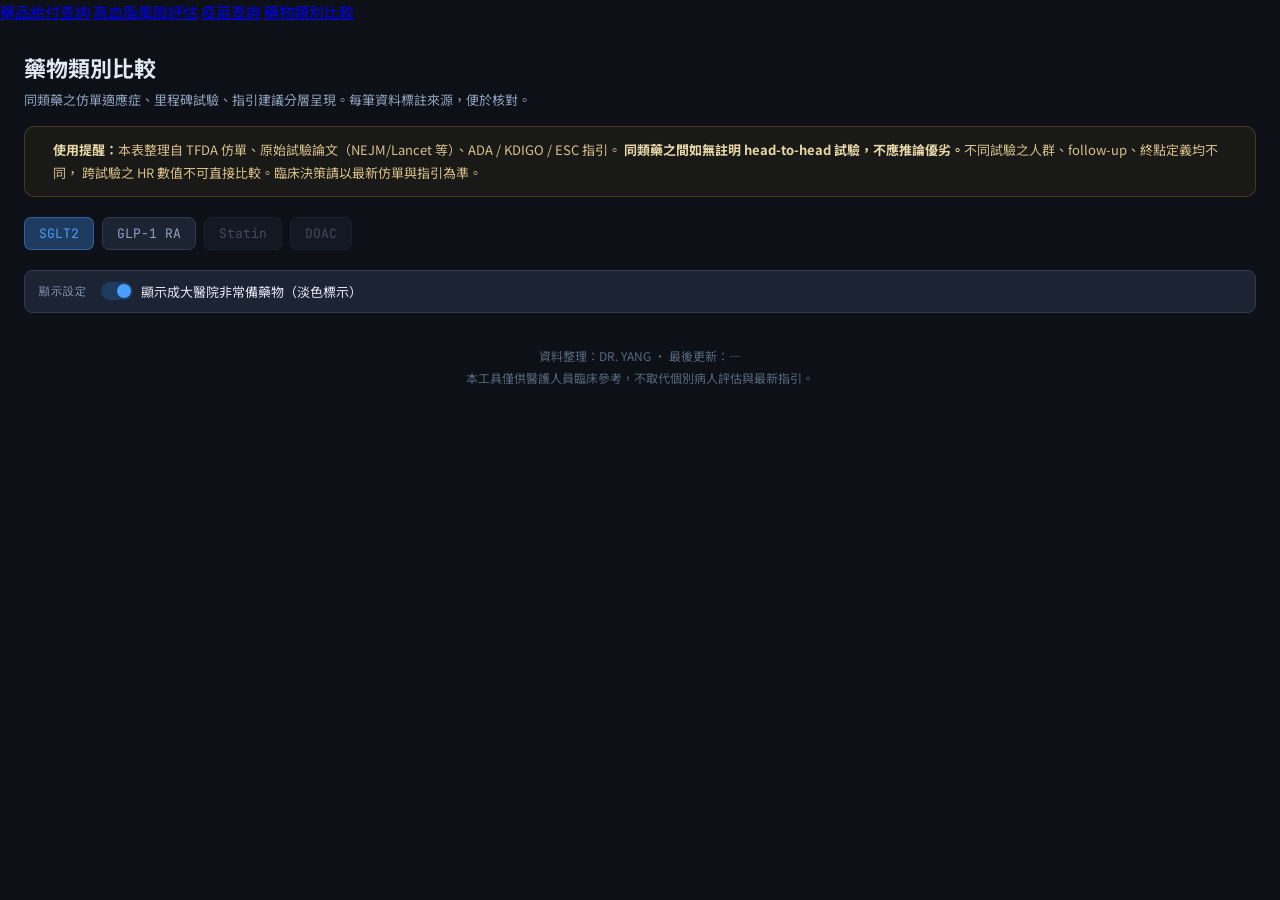
==== compare.html @ ff5148d8 "Add files via upload" ====
<!DOCTYPE html>
<html lang="zh-TW">
<head>
<meta charset="UTF-8">
<meta name="viewport" content="width=device-width, initial-scale=1.0">
<title>藥物類別比較 · DR. YANG's Toolbox</title>

<!-- ── SEO ── -->
<meta name="description" content="同類藥物比較工具：仿單適應症、里程碑試驗、指引建議分層呈現，每筆資料標註來源。先支援 SGLT2 抑制劑。">
<meta name="keywords" content="SGLT2,empagliflozin,dapagliflozin,canagliflozin,藥物比較,EMPA-REG,DAPA-HF,EMPA-KIDNEY,DAPA-CKD,KDIGO,ADA">
<meta name="author" content="DR. YANG">
<meta name="robots" content="index, follow">
<link rel="canonical" href="https://garrulous-cat.github.io/mindy/compare.html">

<meta property="og:type" content="website">
<meta property="og:title" content="藥物類別比較 · DR. YANG's Toolbox">
<meta property="og:description" content="同類藥物比較工具，每筆資料標註來源。">
<meta property="og:url" content="https://garrulous-cat.github.io/mindy/compare.html">
<meta property="og:locale" content="zh_TW">

<link rel="icon" type="image/svg+xml" href="data:image/svg+xml,%3Csvg xmlns='http://www.w3.org/2000/svg' viewBox='0 0 24 24'%3E%3Crect width='24' height='24' rx='5' fill='%230d1117'/%3E%3Ctext x='12' y='17' text-anchor='middle' font-family='monospace' font-size='13' font-weight='700' fill='%234a9eff'%3EY%3C/text%3E%3C/svg%3E">

<link rel="stylesheet" href="assets/shared.css">
<script src="assets/icons.js"></script>

<style>
  @import url('https://fonts.googleapis.com/css2?family=Noto+Sans+TC:wght@300;400;500;600;700&family=JetBrains+Mono:wght@400;500;600&display=swap');

  :root {
    --bg: #0d1117;
    --bg2: #161b27;
    --surface: #1c2333;
    --surface2: #222c3d;
    --border: #2d3a52;
    --border-strong: #3d4f6e;
    --text: #e2e8f4;
    --text-muted: #8fa3c0;
    --text-light: #566880;
    --text-dim: #4a5568;
    --accent: #4a9eff;
    --accent-dim: #1e3a5f;
    --accent-glow: rgba(74,158,255,0.15);
    --green: #3fb950;
    --green-bg: rgba(63,185,80,0.1);
    --yellow: #d29922;
    --yellow-bg: rgba(210,153,34,0.1);
    --red: #f85149;
    --red-bg: rgba(248,81,73,0.1);
  }

  * { box-sizing: border-box; margin: 0; padding: 0; }

  body {
    font-family: 'Noto Sans TC', sans-serif;
    background: var(--bg);
    color: var(--text);
    min-height: 100vh;
    font-size: 15px;
    line-height: 1.65;
  }

  /* ── Page header ── */
  .page-header {
    max-width: 1400px;
    margin: 0 auto;
    padding: 24px 24px 0;
  }
  .page-title {
    font-size: 22px;
    font-weight: 700;
    margin-bottom: 4px;
  }
  .page-sub {
    font-size: 13px;
    color: var(--text-muted);
    margin-bottom: 16px;
  }

  /* Class selector (預留多類別) */
  .class-selector {
    display: flex;
    gap: 8px;
    margin-bottom: 20px;
    flex-wrap: wrap;
  }
  .class-btn {
    padding: 7px 14px;
    background: var(--surface);
    border: 1px solid var(--border);
    border-radius: 7px;
    color: var(--text-muted);
    font-family: 'JetBrains Mono', monospace;
    font-size: 13px;
    cursor: pointer;
    transition: all 0.15s;
  }
  .class-btn.active {
    background: var(--accent-dim);
    color: var(--accent);
    border-color: rgba(74,158,255,0.4);
  }
  .class-btn:hover:not(.disabled) { border-color: var(--border-strong); }
  .class-btn.disabled {
    opacity: 0.4;
    cursor: not-allowed;
  }

  /* ── Disclaimer banner ── */
  .disclaimer {
    background: rgba(210,153,34,0.06);
    border: 1px solid rgba(210,153,34,0.25);
    border-radius: 10px;
    padding: 12px 16px;
    margin-bottom: 20px;
    font-size: 13px;
    color: #d8c08a;
    line-height: 1.7;
    display: flex;
    gap: 12px;
    align-items: flex-start;
  }
  .disclaimer .dc-icon {
    color: var(--yellow);
    flex-shrink: 0;
    margin-top: 1px;
  }
  .disclaimer .dc-icon svg { width: 18px; height: 18px; stroke-width: 1.8; }
  .disclaimer strong { color: #e8d8a8; }

  /* ── Toggle bar ── */
  .toggle-bar {
    display: flex;
    align-items: center;
    gap: 14px;
    padding: 10px 14px;
    background: var(--surface);
    border: 1px solid var(--border);
    border-radius: 8px;
    margin-bottom: 20px;
    font-size: 13px;
    flex-wrap: wrap;
  }
  .toggle-label {
    color: var(--text-muted);
    font-family: 'JetBrains Mono', monospace;
    font-size: 11px;
    text-transform: uppercase;
    letter-spacing: 0.08em;
  }
  .toggle-switch {
    display: inline-flex;
    align-items: center;
    gap: 8px;
    cursor: pointer;
    user-select: none;
  }
  .toggle-switch input { display: none; }
  .toggle-track {
    width: 32px;
    height: 18px;
    background: var(--border);
    border-radius: 10px;
    position: relative;
    transition: background 0.15s;
  }
  .toggle-track::after {
    content: '';
    position: absolute;
    top: 2px; left: 2px;
    width: 14px; height: 14px;
    background: var(--text-muted);
    border-radius: 50%;
    transition: all 0.15s;
  }
  .toggle-switch input:checked + .toggle-track {
    background: var(--accent-dim);
  }
  .toggle-switch input:checked + .toggle-track::after {
    left: 16px;
    background: var(--accent);
  }
  .toggle-text { color: var(--text); }

  /* ── Layer headers (三層) ── */
  .layer-section { margin-bottom: 36px; }
  .layer-header {
    display: flex;
    align-items: baseline;
    gap: 12px;
    margin-bottom: 12px;
    padding-bottom: 8px;
    border-bottom: 1px solid var(--border);
  }
  .layer-num {
    font-family: 'JetBrains Mono', monospace;
    font-size: 11px;
    font-weight: 600;
    color: var(--accent);
    background: var(--accent-dim);
    padding: 2px 7px;
    border-radius: 4px;
    letter-spacing: 0.05em;
  }
  .layer-title {
    font-size: 16px;
    font-weight: 600;
    color: var(--text);
  }
  .layer-desc {
    font-size: 12px;
    color: var(--text-light);
    margin-left: auto;
  }

  /* ── 比較表格容器 ── */
  .compare-wrap {
    max-width: 1400px;
    margin: 0 auto;
    padding: 0 24px 60px;
  }
  .compare-scroll {
    overflow-x: auto;
    border: 1px solid var(--border);
    border-radius: 10px;
    background: var(--surface);
  }
  .compare-table {
    width: 100%;
    border-collapse: collapse;
    font-size: 13.5px;
    min-width: 900px;
  }
  .compare-table th, .compare-table td {
    padding: 12px 14px;
    border-bottom: 1px solid var(--border);
    border-right: 1px solid var(--border);
    text-align: left;
    vertical-align: top;
    line-height: 1.6;
  }
  .compare-table th:last-child, .compare-table td:last-child { border-right: none; }
  .compare-table tbody tr:last-child td { border-bottom: none; }

  /* 第一欄：欄位名稱 */
  .compare-table th.row-label {
    background: var(--bg2);
    font-weight: 600;
    color: var(--text-muted);
    font-size: 12px;
    width: 150px;
    min-width: 150px;
    position: sticky;
    left: 0;
    z-index: 1;
  }
  .compare-table th.row-label-sub {
    font-size: 11px;
    color: var(--text-light);
    font-weight: 400;
    margin-top: 3px;
    display: block;
    text-transform: none;
    letter-spacing: 0;
  }

  /* 第一列：藥名 */
  .drug-col-header {
    background: var(--bg2);
    color: var(--text);
    text-align: left;
    padding: 16px 14px !important;
    min-width: 220px;
  }
  .drug-col-header.dimmed {
    opacity: 0.5;
  }
  .drug-name-line1 {
    font-size: 16px;
    font-weight: 700;
    margin-bottom: 2px;
  }
  .drug-name-line2 {
    font-size: 12px;
    color: var(--text-muted);
    font-family: 'JetBrains Mono', monospace;
  }
  .drug-name-line3 {
    font-size: 11px;
    color: var(--text-light);
    margin-top: 4px;
  }

  /* Formulary tag */
  .form-tag {
    display: inline-block;
    font-family: 'JetBrains Mono', monospace;
    font-size: 9px;
    font-weight: 600;
    padding: 2px 6px;
    border-radius: 3px;
    margin-top: 6px;
    letter-spacing: 0.05em;
    text-transform: uppercase;
  }
  .form-tag.in {
    background: var(--green-bg);
    color: var(--green);
    border: 1px solid rgba(63,185,80,0.3);
  }
  .form-tag.out {
    background: var(--red-bg);
    color: var(--red);
    border: 1px solid rgba(248,81,73,0.3);
  }

  /* 淡色：成大沒有的藥物欄位 */
  .compare-table td.dimmed {
    opacity: 0.45;
    background: rgba(255,255,255,0.01);
  }
  .compare-table td.dimmed:hover { opacity: 0.85; }

  /* 內容樣式 */
  .cell-list { list-style: none; padding: 0; }
  .cell-list li {
    padding: 2px 0 2px 14px;
    position: relative;
  }
  .cell-list li::before {
    content: '·';
    position: absolute;
    left: 4px;
    color: var(--accent);
    font-weight: 600;
  }

  /* Source 標籤（每個 cell 右下角） */
  .src {
    margin-top: 6px;
    padding-top: 6px;
    border-top: 1px dashed var(--border);
    font-size: 11px;
    color: var(--text-light);
    font-family: 'JetBrains Mono', monospace;
    line-height: 1.5;
  }
  .src .src-label {
    color: var(--text-dim);
    text-transform: uppercase;
    font-size: 9px;
    letter-spacing: 0.08em;
    margin-right: 4px;
  }

  /* Trial card */
  .trial-card {
    background: var(--bg2);
    border-left: 2px solid var(--accent);
    border-radius: 4px;
    padding: 8px 12px;
    margin-bottom: 8px;
  }
  .trial-card:last-child { margin-bottom: 0; }
  .trial-name {
    font-weight: 600;
    color: var(--text);
    font-size: 13px;
    margin-bottom: 3px;
    display: flex;
    align-items: baseline;
    gap: 8px;
  }
  .trial-year {
    font-family: 'JetBrains Mono', monospace;
    font-size: 11px;
    color: var(--text-light);
    font-weight: 400;
  }
  .trial-meta {
    font-size: 12px;
    color: var(--text-muted);
    margin-bottom: 3px;
  }
  .trial-meta .trial-meta-label {
    color: var(--text-light);
    font-family: 'JetBrains Mono', monospace;
    font-size: 10px;
    text-transform: uppercase;
    margin-right: 4px;
  }
  .trial-result {
    font-size: 12.5px;
    color: var(--text);
    margin-top: 4px;
    padding: 4px 8px;
    background: rgba(74,158,255,0.06);
    border-radius: 3px;
  }
  .trial-note {
    font-size: 11.5px;
    color: var(--yellow);
    margin-top: 4px;
    padding-left: 8px;
    border-left: 2px solid rgba(210,153,34,0.4);
    font-style: italic;
  }
  .trial-ref {
    font-size: 11px;
    color: var(--text-light);
    font-family: 'JetBrains Mono', monospace;
    margin-top: 4px;
  }
  .trial-ref a { color: var(--accent); text-decoration: none; }
  .trial-ref a:hover { text-decoration: underline; }

  /* Guideline card */
  .gl-card {
    background: var(--bg2);
    border-left: 2px solid var(--green);
    border-radius: 4px;
    padding: 8px 12px;
    margin-bottom: 8px;
  }
  .gl-card:last-child { margin-bottom: 0; }
  .gl-name {
    font-weight: 600;
    color: var(--text);
    font-size: 12.5px;
    margin-bottom: 3px;
  }
  .gl-stmt {
    font-size: 12.5px;
    color: var(--text-muted);
    line-height: 1.65;
  }
  .gl-section {
    font-size: 11px;
    color: var(--text-light);
    font-family: 'JetBrains Mono', monospace;
    margin-top: 4px;
  }

  /* NHI cross-ref link */
  .nhi-link {
    display: inline-flex;
    align-items: center;
    gap: 5px;
    color: var(--accent);
    text-decoration: none;
    font-size: 12px;
    margin-top: 4px;
    padding: 3px 8px;
    background: var(--accent-dim);
    border-radius: 4px;
    transition: background 0.15s;
  }
  .nhi-link:hover { background: rgba(74,158,255,0.18); }
  .nhi-link svg { width: 11px; height: 11px; stroke-width: 1.8; }

  .empty-cell {
    color: var(--text-dim);
    font-style: italic;
    font-size: 12px;
  }

  /* Hide column when toggle off */
  .col-hidden { display: none !important; }

  @media (max-width: 700px) {
    .compare-table th.row-label { width: 120px; min-width: 120px; }
    .drug-col-header { min-width: 180px; }
    .layer-desc { display: none; }
  }
</style>
</head>
<body>

<nav class="tabs-bar" aria-label="主選單">
  <a class="tab-link" href="index.html"><span class="ti" data-icon="search"></span>藥品給付查詢</a>
  <a class="tab-link" href="lipid.html"><span class="ti" data-icon="chart"></span>高血脂風險評估</a>
  <a class="tab-link" href="vaccine.html"><span class="ti" data-icon="syringe"></span>疫苗查詢</a>
  <a class="tab-link active" href="compare.html"><span class="ti" data-icon="scale"></span>藥物類別比較</a>
</nav>

<div class="page-header">
  <h1 class="page-title">藥物類別比較</h1>
  <p class="page-sub">同類藥之仿單適應症、里程碑試驗、指引建議分層呈現。每筆資料標註來源，便於核對。</p>

  <div class="disclaimer">
    <span class="dc-icon" id="discIcon"></span>
    <div>
      <strong>使用提醒：</strong>本表整理自 TFDA 仿單、原始試驗論文（NEJM/Lancet 等）、ADA / KDIGO / ESC 指引。
      <strong>同類藥之間如無註明 head-to-head 試驗，不應推論優劣。</strong>不同試驗之人群、follow-up、終點定義均不同，
      跨試驗之 HR 數值不可直接比較。臨床決策請以最新仿單與指引為準。
    </div>
  </div>

  <div class="class-selector">
    <button class="class-btn active" data-class="sglt2">SGLT2</button>
    <button class="class-btn" data-class="glp1">GLP-1 RA</button>
    <button class="class-btn disabled" disabled title="待加入">Statin</button>
    <button class="class-btn disabled" disabled title="待加入">DOAC</button>
  </div>
</div>

<div class="compare-wrap">

  <div class="toggle-bar">
    <span class="toggle-label">顯示設定</span>
    <label class="toggle-switch">
      <input type="checkbox" id="showOutOfFormulary" checked>
      <span class="toggle-track"></span>
      <span class="toggle-text">顯示成大醫院非常備藥物（淡色標示）</span>
    </label>
  </div>

  <div id="compareContent"></div>

  <div style="margin-top:32px; font-size:12px; color:var(--text-light); text-align:center; line-height:1.8;">
    資料整理：DR. YANG · 最後更新：<span id="lastUpdated">—</span><br>
    本工具僅供醫護人員臨床參考，不取代個別病人評估與最新指引。
  </div>
</div>

<script>
let DATA = null;
let showOOF = true; // show out-of-formulary
let currentClass = 'sglt2'; // 預設 SGLT2

const CLASS_FILES = {
  'sglt2': 'data/sglt2.json',
  'glp1':  'data/glp1.json'
};

async function loadData() {
  const url = CLASS_FILES[currentClass];
  if (!url) return;
  const res = await fetch(url);
  DATA = await res.json();
  document.getElementById('lastUpdated').textContent = DATA._meta.last_updated;
  render();
}

function esc(s) {
  return (s||'').toString()
    .replace(/&/g,'&amp;').replace(/</g,'&lt;').replace(/>/g,'&gt;').replace(/"/g,'&quot;');
}

// 統一渲染 source tag
function srcTag(src, lastVerified) {
  if (!src) return '';
  let txt = esc(src);
  if (lastVerified) txt += ` · 驗證 ${esc(lastVerified)}`;
  return `<div class="src"><span class="src-label">SRC</span>${txt}</div>`;
}

// 渲染欄位 cell（可能含淡色狀態）
function rowCell(content, drug) {
  const dim = drug.in_formulary ? '' : 'dimmed';
  return `<td class="${dim}">${content}</td>`;
}

function render() {
  const drugs = DATA.drugs.filter(d => showOOF || d.in_formulary);
  const c = document.getElementById('compareContent');

  // ── Header column for drugs ──
  const headers = drugs.map(d => {
    const dim = d.in_formulary ? '' : 'dimmed';
    const tag = d.in_formulary
      ? ''
      : '<span class="form-tag out">非常備</span>';
    const note = !d.in_formulary && d.in_formulary_note
      ? `<div class="drug-name-line3">${esc(d.in_formulary_note)}</div>`
      : '';
    const classNote = d.class_note
      ? `<div class="drug-name-line3" style="color:var(--yellow);font-style:italic">⚐ ${esc(d.class_note)}</div>`
      : '';
    return `<th class="drug-col-header ${dim}">
      <div class="drug-name-line1">${esc(d.generic)}</div>
      <div class="drug-name-line2">${esc(d.brand_tw)} · ${esc(d.brand_zh)}</div>
      ${classNote}
      ${tag}
      ${note}
    </th>`;
  }).join('');

  // ── Layer 1：基本與仿單 ──
  const layer1Rows = [
    {
      label: '常用劑量',
      sub: 'Doses available',
      get: d => `${esc(d.basic.doses_available.value)}${srcTag(d.basic.doses_available.source)}`
    },
    {
      label: '腎功能調整',
      sub: 'Renal adjustment',
      get: d => `${esc(d.basic.renal_adjustment.value)}${srcTag(d.basic.renal_adjustment.source)}`
    },
    {
      label: '肝功能調整',
      sub: 'Hepatic adjustment',
      get: d => `${esc(d.basic.hepatic_adjustment.value)}${srcTag(d.basic.hepatic_adjustment.source)}`
    },
    {
      label: 'TFDA 仿單適應症',
      sub: 'Indications (TFDA label)',
      get: d => {
        const items = d.indications_tfda.value.map(v => `<li>${esc(v)}</li>`).join('');
        const note = d.indications_tfda.note ? `<div style="margin-top:6px;font-size:12px;color:var(--yellow)">⚠ ${esc(d.indications_tfda.note)}</div>` : '';
        return `<ul class="cell-list">${items}</ul>${note}${srcTag(d.indications_tfda.source, d.indications_tfda.last_verified)}`;
      }
    },
    {
      label: '健保給付',
      sub: 'NHI coverage',
      get: d => {
        const ref = d.nhi_coverage.cross_ref_section
          ? `<a class="nhi-link" href="index.html" onclick="sessionStorage.setItem('initial_query','${esc(d.nhi_coverage.cross_ref_section)}')">${ICON.search}查 ${esc(d.nhi_coverage.cross_ref_section)}</a>`
          : '';
        return `${esc(d.nhi_coverage.value)}<br>${ref}${srcTag(d.nhi_coverage.source)}`;
      }
    },
    {
      label: '常見不良反應',
      sub: 'Common AE',
      get: d => `<ul class="cell-list">${d.common_ae.map(a => `<li>${esc(a)}</li>`).join('')}</ul>`
    }
  ];

  // ── Layer 2：里程碑試驗 ──
  const layer2Cell = d => {
    if (!d.key_trials || d.key_trials.length === 0) {
      return '<span class="empty-cell">無收錄主要試驗</span>';
    }
    // 依年份由新到舊排序（同年份保持原順序）
    const sortedTrials = [...d.key_trials].sort((a, b) => (b.year || 0) - (a.year || 0));
    return sortedTrials.map(t => `
      <div class="trial-card">
        <div class="trial-name">
          ${esc(t.name)}
          <span class="trial-year">${t.year}</span>
        </div>
        <div class="trial-meta"><span class="trial-meta-label">人群</span>${esc(t.population)}</div>
        <div class="trial-meta"><span class="trial-meta-label">介入</span>${esc(t.intervention)}</div>
        <div class="trial-result"><span class="trial-meta-label">結果</span>${esc(t.primary_outcome)}</div>
        ${t.secondary ? `<div class="trial-meta" style="margin-top:4px"><span class="trial-meta-label">次要</span>${esc(t.secondary)}</div>` : ''}
        ${t.note ? `<div class="trial-note">${esc(t.note)}</div>` : ''}
        <div class="trial-ref">
          ${esc(t.ref)}
          ${t.pmid ? ` · <a href="https://pubmed.ncbi.nlm.nih.gov/${esc(t.pmid)}/" target="_blank" rel="noopener">PMID ${esc(t.pmid)}</a>` : ''}
        </div>
      </div>
    `).join('');
  };

  // ── Layer 3：指引建議 ──
  const layer3Cell = d => {
    if (!d.guideline_position || d.guideline_position.length === 0) {
      return '<span class="empty-cell">無收錄指引立場</span>';
    }
    return d.guideline_position.map(g => `
      <div class="gl-card">
        <div class="gl-name">${esc(g.guideline)}</div>
        <div class="gl-stmt">${esc(g.statement)}</div>
        ${g.section ? `<div class="gl-section">${esc(g.section)}</div>` : ''}
      </div>
    `).join('');
  };

  // ── 組裝 HTML ──
  const layer1Html = `
    <div class="layer-section">
      <div class="layer-header">
        <span class="layer-num">L1</span>
        <span class="layer-title">仿單事實層</span>
        <span class="layer-desc">高可信 · 來源為 TFDA 仿單與健保署</span>
      </div>
      <div class="compare-scroll">
        <table class="compare-table">
          <thead><tr><th class="row-label"></th>${headers}</tr></thead>
          <tbody>
            ${layer1Rows.map(row => `
              <tr>
                <th class="row-label">${esc(row.label)}<span class="row-label-sub">${esc(row.sub)}</span></th>
                ${drugs.map(d => rowCell(row.get(d), d)).join('')}
              </tr>
            `).join('')}
          </tbody>
        </table>
      </div>
    </div>
  `;

  const layer2Html = `
    <div class="layer-section">
      <div class="layer-header">
        <span class="layer-num">L2</span>
        <span class="layer-title">里程碑試驗層</span>
        <span class="layer-desc">中高可信 · 各藥之主要 RCT，跨藥不直接比較</span>
      </div>
      <div class="compare-scroll">
        <table class="compare-table">
          <thead><tr><th class="row-label"></th>${headers}</tr></thead>
          <tbody>
            <tr>
              <th class="row-label">關鍵試驗<span class="row-label-sub">Key trials</span></th>
              ${drugs.map(d => rowCell(layer2Cell(d), d)).join('')}
            </tr>
          </tbody>
        </table>
      </div>
    </div>
  `;

  const layer3Html = `
    <div class="layer-section">
      <div class="layer-header">
        <span class="layer-num">L3</span>
        <span class="layer-title">指引建議層</span>
        <span class="layer-desc">引用主要國際與台灣指引立場（不改寫）</span>
      </div>
      <div class="compare-scroll">
        <table class="compare-table">
          <thead><tr><th class="row-label"></th>${headers}</tr></thead>
          <tbody>
            <tr>
              <th class="row-label">指引立場<span class="row-label-sub">Guideline position</span></th>
              ${drugs.map(d => rowCell(layer3Cell(d), d)).join('')}
            </tr>
          </tbody>
        </table>
      </div>
    </div>
  `;

  c.innerHTML = layer1Html + layer2Html + layer3Html;
}

// Toggle 開關
document.getElementById('showOutOfFormulary').addEventListener('change', e => {
  showOOF = e.target.checked;
  render();
});

// Class 切換
document.querySelectorAll('.class-btn[data-class]').forEach(btn => {
  btn.addEventListener('click', () => {
    if (btn.classList.contains('disabled')) return;
    document.querySelectorAll('.class-btn').forEach(b => b.classList.remove('active'));
    btn.classList.add('active');
    currentClass = btn.dataset.class;
    loadData();
  });
});

// Inject icons
document.querySelectorAll('.ti[data-icon]').forEach(el => {
  const k = el.dataset.icon;
  if (window.ICON && window.ICON[k]) el.innerHTML = window.ICON[k];
});
document.getElementById('discIcon').innerHTML = ICON.alert;

loadData();
</script>
</body>
</html>
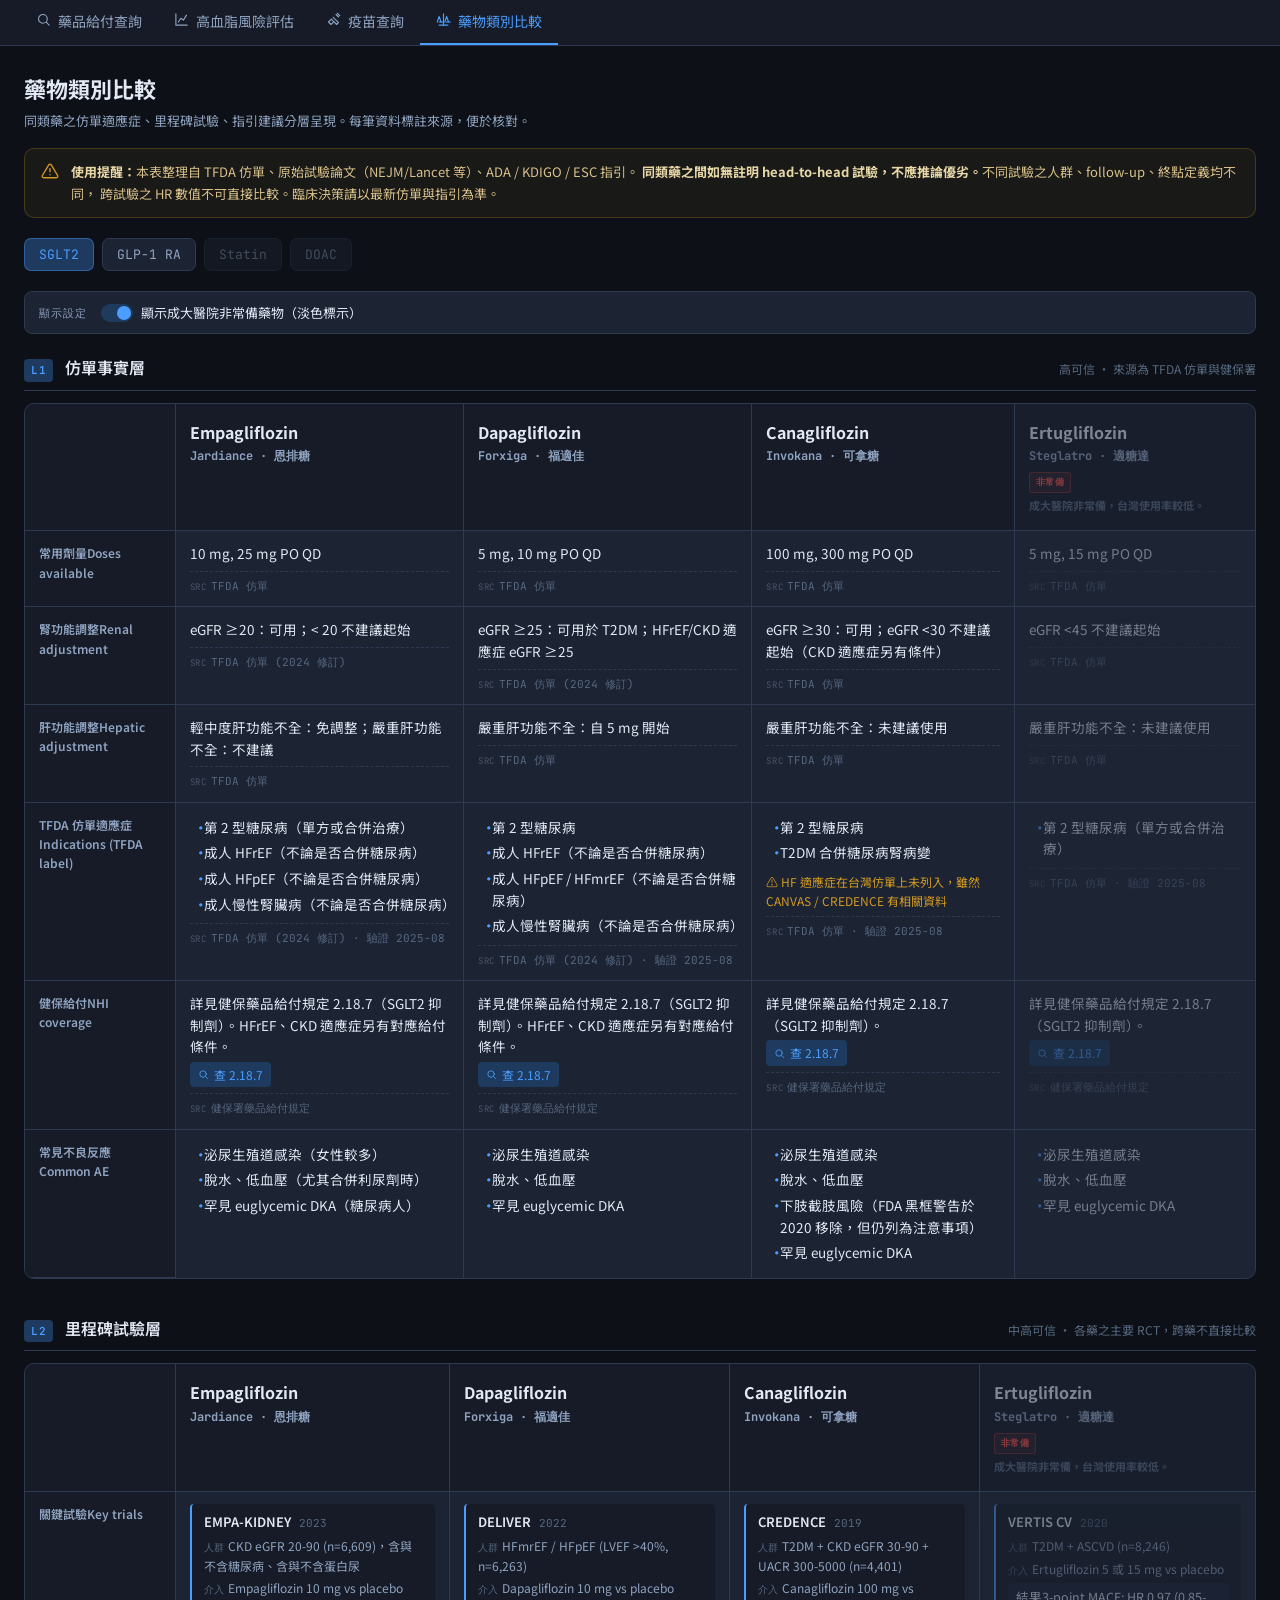
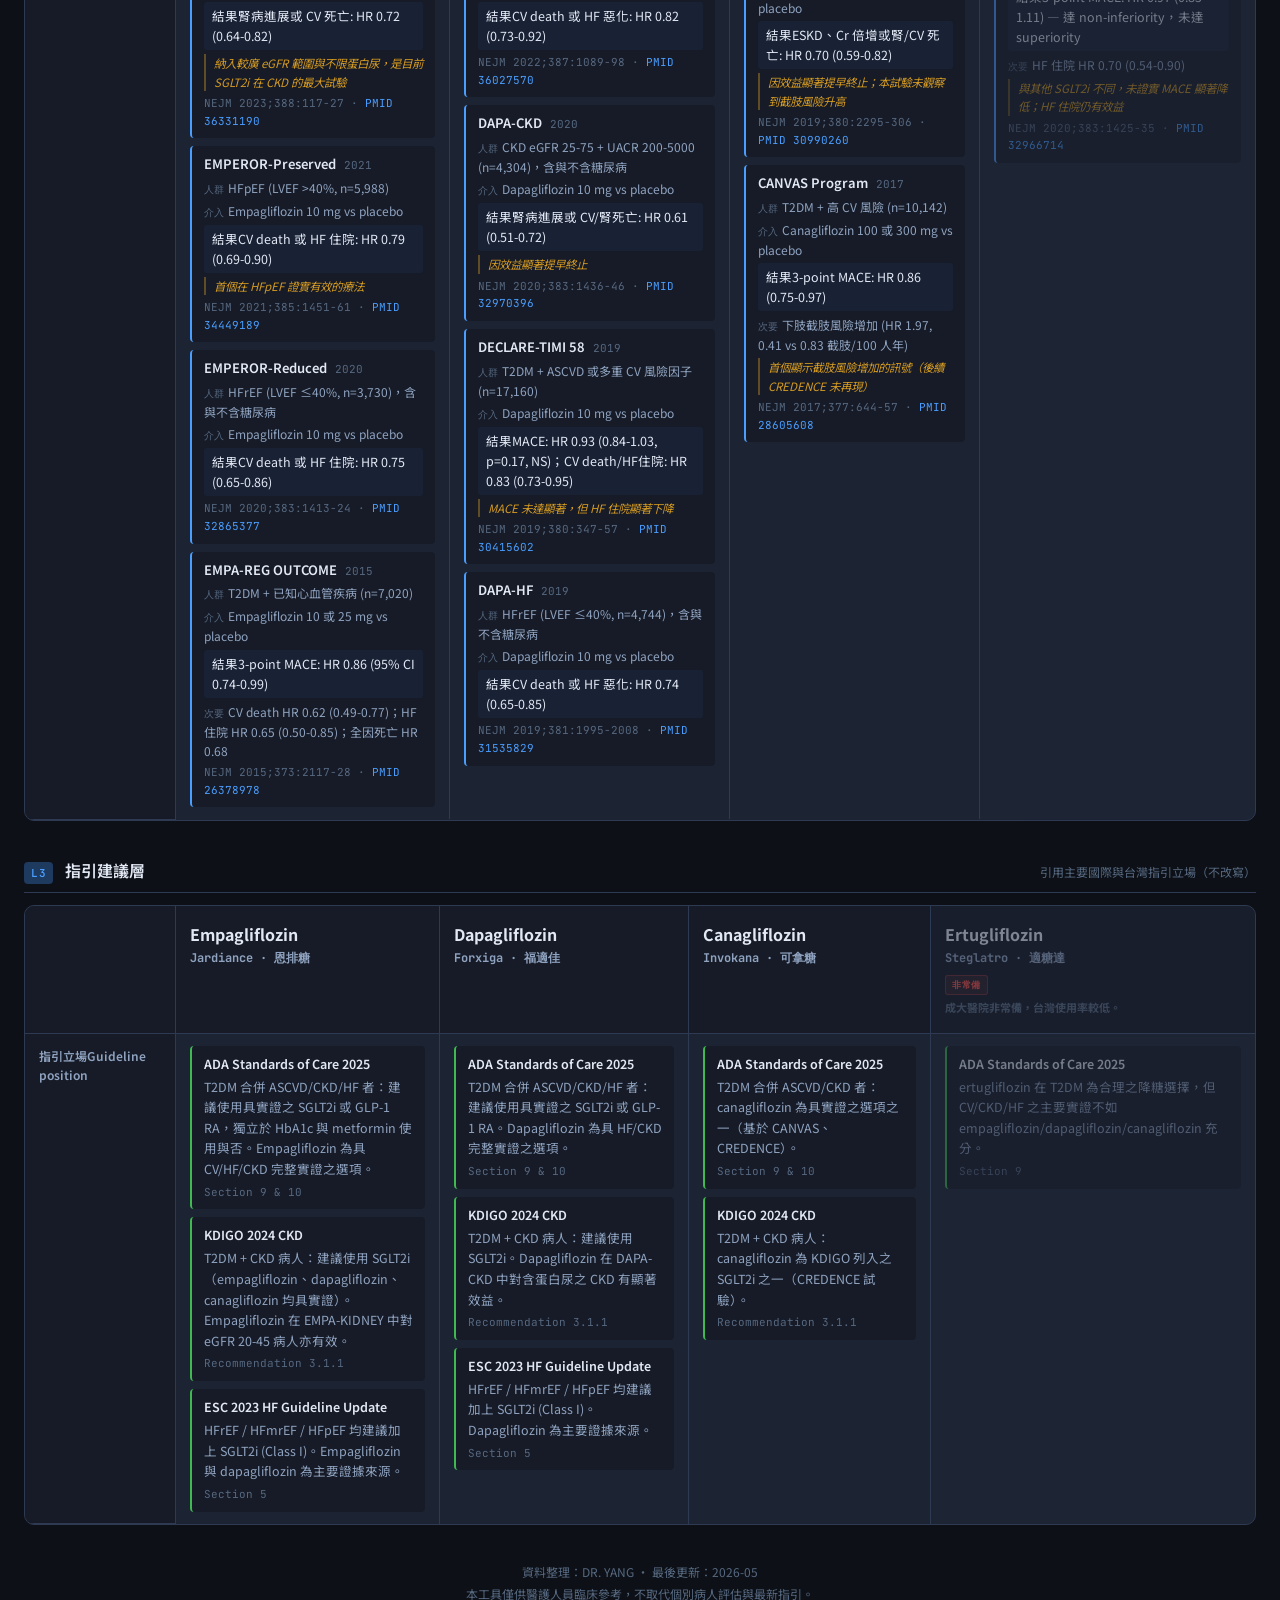
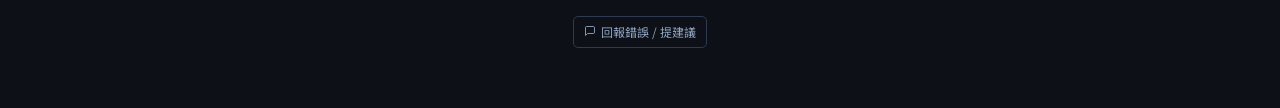
==== commit 614eb4a6: "Add files via upload" ====
--- a/compare.html
+++ b/compare.html
@@ -519,6 +519,13 @@
   <div style="margin-top:32px; font-size:12px; color:var(--text-light); text-align:center; line-height:1.8;">
     資料整理：DR. YANG · 最後更新：<span id="lastUpdated">—</span><br>
     本工具僅供醫護人員臨床參考，不取代個別病人評估與最新指引。
+    <div style="margin-top: 12px;">
+      <a class="feedback-link" id="feedbackLink"
+         href="https://docs.google.com/forms/d/e/1FAIpQLSfNUXEtUPxavNh_ga1khBQr0VOcY0ZYVmkMK3Ux3CNxznPUSg/viewform"
+         target="_blank" rel="noopener">
+        <span id="feedbackIcon"></span>回報錯誤 / 提建議
+      </a>
+    </div>
   </div>
 </div>
 
@@ -760,6 +767,8 @@
   if (window.ICON && window.ICON[k]) el.innerHTML = window.ICON[k];
 });
 document.getElementById('discIcon').innerHTML = ICON.alert;
+const fbIcon = document.getElementById('feedbackIcon');
+if (fbIcon) fbIcon.innerHTML = ICON.message;
 
 loadData();
 </script>
--- a/assets/shared.css
+++ b/assets/shared.css
@@ -0,0 +1,261 @@
+/* ============================================================
+ * DR. YANG's Toolbox — Shared CSS
+ * 三頁共用元件：tabs bar、warning box、page meta、footer
+ * 各頁自己的 :root 變數仍各自定義（lipid 用 --bg-base，
+ * 其他頁用 --bg），這支 CSS 只用具體色碼以避免衝突。
+ * ============================================================ */
+
+/* ── Reset ── */
+* { box-sizing: border-box; margin: 0; padding: 0; }
+
+/* ── Sticky Tab Bar（三頁通用，固定在最頂端）── */
+.tabs-bar {
+  background: #161b27;
+  border-bottom: 1px solid #2d3a52;
+  display: flex;
+  padding: 0 20px;
+  overflow-x: auto;
+  scrollbar-width: none;
+  position: sticky;
+  top: 0;
+  z-index: 100;
+}
+.tabs-bar::-webkit-scrollbar { display: none; }
+
+.tab-link {
+  display: flex;
+  align-items: center;
+  gap: 7px;
+  border-bottom: 2px solid transparent;
+  color: #8fa3c0;
+  font-family: 'Noto Sans TC', 'IBM Plex Sans TC', sans-serif;
+  font-size: 14px;
+  padding: 10px 16px;
+  cursor: pointer;
+  transition: color 0.15s, border-color 0.15s;
+  white-space: nowrap;
+  text-decoration: none;
+}
+.tab-link:hover { color: #e2e8f4; }
+.tab-link.active {
+  color: #4a9eff;
+  border-bottom-color: #4a9eff;
+}
+.tab-link svg {
+  width: 15px;
+  height: 15px;
+  stroke-width: 1.8;
+  flex-shrink: 0;
+}
+
+/* ── Footer（藥品搜尋頁用）── */
+.app-footer {
+  text-align: center;
+  padding: 20px;
+  font-size: 13px;
+  color: #566880;
+  border-top: 1px solid #2d3a52;
+  background: #161b27;
+}
+.app-footer a { color: #4a9eff; text-decoration: none; }
+.app-footer a:hover { text-decoration: underline; }
+
+.footer-meta {
+  display: flex;
+  flex-wrap: wrap;
+  justify-content: center;
+  gap: 20px;
+  margin-bottom: 10px;
+  font-size: 12px;
+  color: #8fa3c0;
+}
+.footer-meta .meta-mono {
+  font-family: 'JetBrains Mono', 'IBM Plex Mono', monospace;
+}
+.footer-meta .meta-label { color: #566880; }
+
+/* ── Changelog banner（藥品搜尋頁用）── */
+.changelog-banner {
+  background: rgba(74,158,255,0.06);
+  border: 1px solid rgba(74,158,255,0.22);
+  border-radius: 10px;
+  padding: 12px 16px;
+  margin-bottom: 16px;
+  display: flex;
+  align-items: flex-start;
+  gap: 12px;
+  font-size: 13px;
+  color: #c5d3e8;
+  line-height: 1.6;
+}
+.changelog-banner .cl-icon {
+  flex-shrink: 0;
+  color: #4a9eff;
+  margin-top: 1px;
+}
+.changelog-banner .cl-icon svg { width: 18px; height: 18px; stroke-width: 1.8; }
+.changelog-banner .cl-body { flex: 1; }
+.changelog-banner .cl-title {
+  font-weight: 600;
+  color: #e2e8f4;
+  margin-bottom: 2px;
+}
+.changelog-banner .cl-stat {
+  font-family: 'JetBrains Mono', 'IBM Plex Mono', monospace;
+  font-weight: 600;
+  padding: 1px 6px;
+  border-radius: 4px;
+  margin: 0 2px;
+}
+.changelog-banner .cl-add { background: rgba(63,185,80,0.15); color: #3fb950; }
+.changelog-banner .cl-mod { background: rgba(210,153,34,0.18); color: #d29922; }
+.changelog-banner .cl-del { background: rgba(248,81,73,0.15); color: #f85149; }
+.changelog-banner .cl-toggle {
+  margin-left: auto;
+  background: none;
+  border: 1px solid #2d3a52;
+  color: #8fa3c0;
+  font-family: inherit;
+  font-size: 12px;
+  padding: 3px 10px;
+  border-radius: 5px;
+  cursor: pointer;
+  transition: all 0.15s;
+  flex-shrink: 0;
+}
+.changelog-banner .cl-toggle:hover {
+  border-color: #4a9eff;
+  color: #4a9eff;
+}
+.changelog-banner .cl-detail {
+  display: none;
+  margin-top: 10px;
+  padding-top: 10px;
+  border-top: 1px solid rgba(74,158,255,0.18);
+  font-size: 13px;
+  color: #c5d3e8;
+}
+.changelog-banner.open .cl-detail { display: block; }
+.changelog-banner.open .cl-toggle::after { content: " ▴"; }
+.changelog-banner:not(.open) .cl-toggle::after { content: " ▾"; }
+.cl-detail .cl-group { margin-bottom: 10px; }
+.cl-detail .cl-group:last-child { margin-bottom: 0; }
+.cl-detail .cl-group-title {
+  font-weight: 600;
+  font-size: 12px;
+  margin-bottom: 5px;
+  font-family: 'JetBrains Mono', 'IBM Plex Mono', monospace;
+  text-transform: uppercase;
+  letter-spacing: 0.05em;
+}
+.cl-detail ul {
+  list-style: none;
+  padding: 0;
+  margin: 0;
+}
+.cl-detail li {
+  padding: 3px 0;
+  font-size: 12.5px;
+  color: #b0bac6;
+  border-left: 2px solid #2d3a52;
+  padding-left: 10px;
+  margin-bottom: 3px;
+  line-height: 1.5;
+}
+
+/* ── Related drugs（相關條目）── */
+.related-section {
+  margin-top: 18px;
+  padding-top: 14px;
+  border-top: 1px dashed #2d3a52;
+}
+.related-title {
+  font-family: 'JetBrains Mono', 'IBM Plex Mono', monospace;
+  font-size: 11px;
+  color: #8fa3c0;
+  text-transform: uppercase;
+  letter-spacing: 0.1em;
+  margin-bottom: 10px;
+  display: flex;
+  align-items: center;
+  gap: 6px;
+}
+.related-title svg { width: 13px; height: 13px; stroke-width: 1.8; }
+.related-list {
+  display: flex;
+  flex-direction: column;
+  gap: 5px;
+}
+.related-item {
+  display: flex;
+  align-items: center;
+  gap: 8px;
+  padding: 7px 10px;
+  background: #1c2333;
+  border: 1px solid #2d3a52;
+  border-radius: 6px;
+  font-size: 13px;
+  color: #c5d3e8;
+  text-decoration: none;
+  cursor: pointer;
+  transition: all 0.15s;
+}
+.related-item:hover {
+  background: rgba(74,158,255,0.07);
+  border-color: rgba(74,158,255,0.4);
+  color: #e2e8f4;
+}
+.related-item .related-badge {
+  font-family: 'JetBrains Mono', 'IBM Plex Mono', monospace;
+  font-size: 10px;
+  font-weight: 600;
+  background: rgba(74,158,255,0.12);
+  color: #4a9eff;
+  border-radius: 3px;
+  padding: 1px 5px;
+  flex-shrink: 0;
+}
+.related-item .related-title-text {
+  flex: 1;
+  overflow: hidden;
+  text-overflow: ellipsis;
+  white-space: nowrap;
+}
+
+@media (max-width: 480px) {
+  .changelog-banner {
+    flex-wrap: wrap;
+  }
+  .changelog-banner .cl-toggle {
+    margin-left: 0;
+    margin-top: 8px;
+    width: 100%;
+    text-align: center;
+  }
+}
+
+/* ── Feedback link（每頁 footer 共用）── */
+.feedback-link {
+  display: inline-flex;
+  align-items: center;
+  gap: 5px;
+  color: #8fa3c0;
+  text-decoration: none;
+  font-size: 12px;
+  padding: 4px 10px;
+  border: 1px solid #2d3a52;
+  border-radius: 5px;
+  transition: all 0.15s;
+  background: transparent;
+}
+.feedback-link:hover {
+  color: #4a9eff;
+  border-color: rgba(74,158,255,0.4);
+  background: rgba(74,158,255,0.05);
+}
+.feedback-link svg {
+  width: 12px;
+  height: 12px;
+  stroke-width: 1.8;
+  flex-shrink: 0;
+}
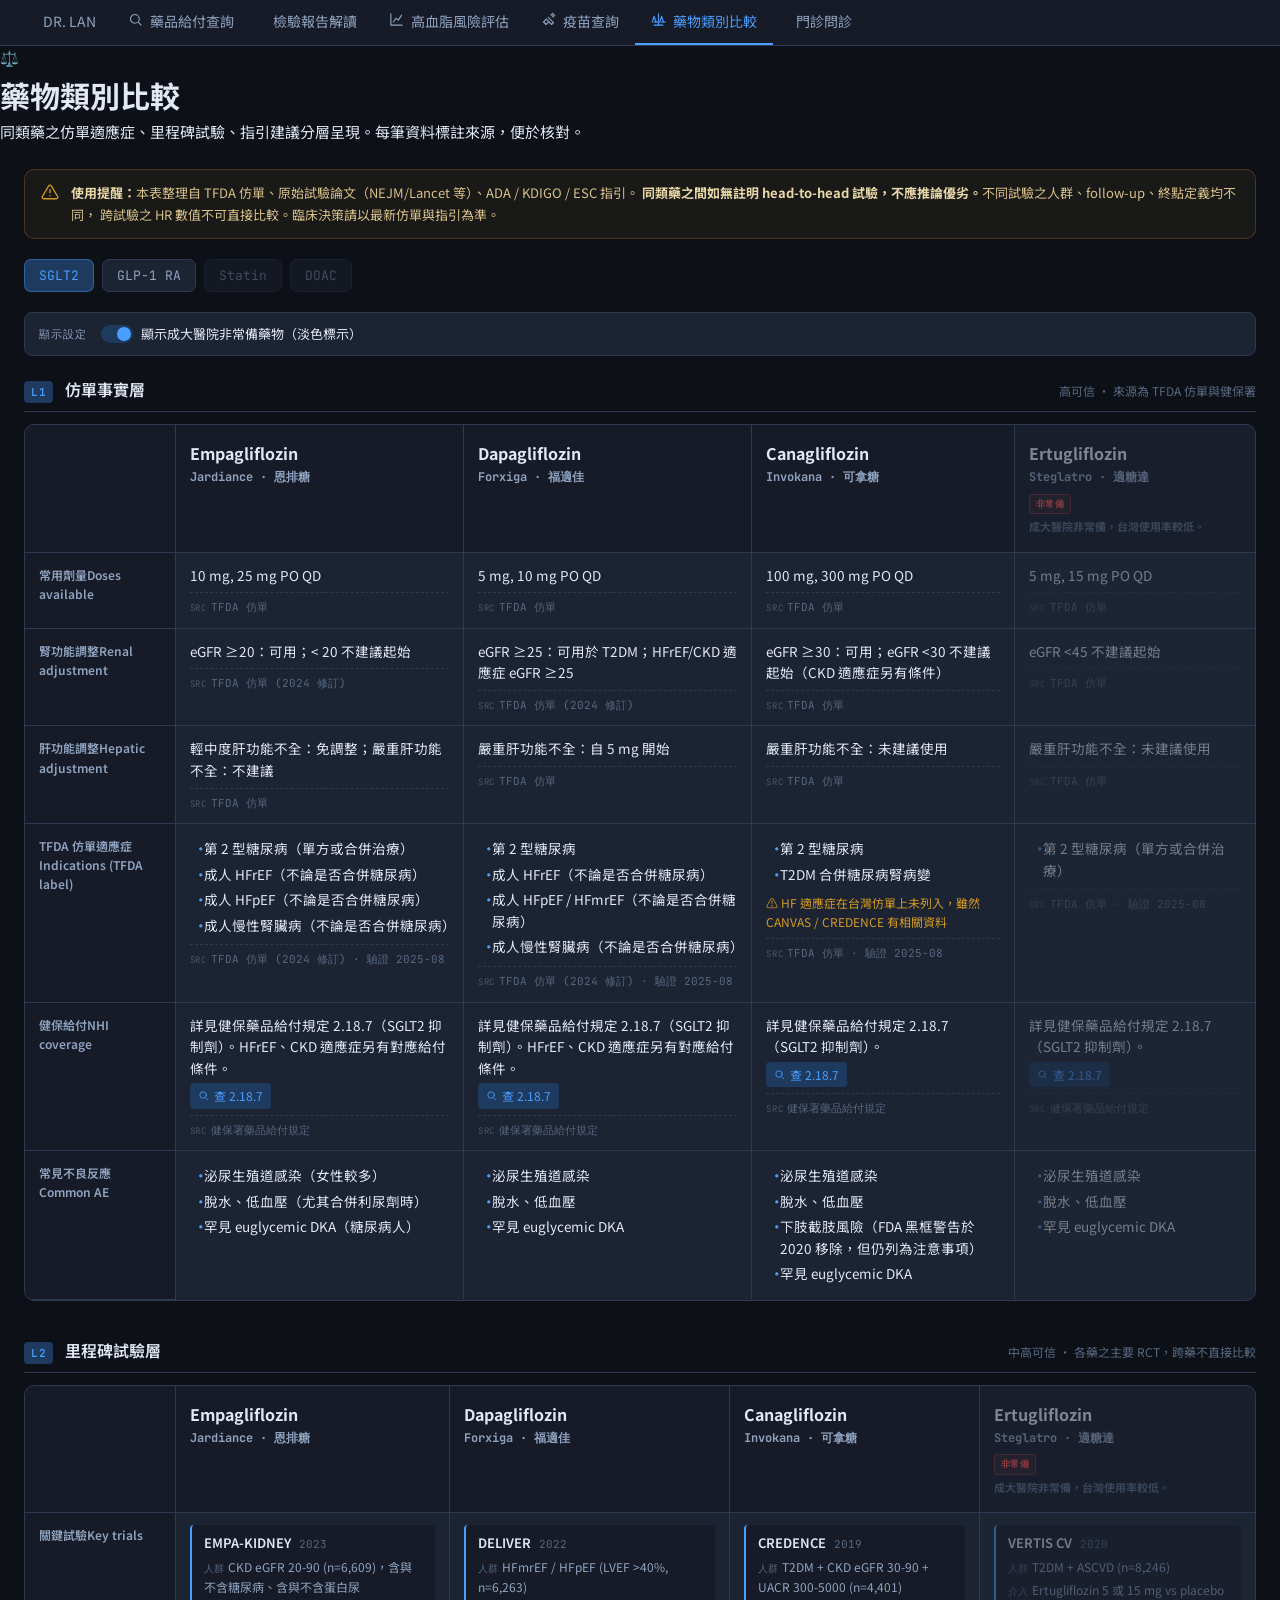
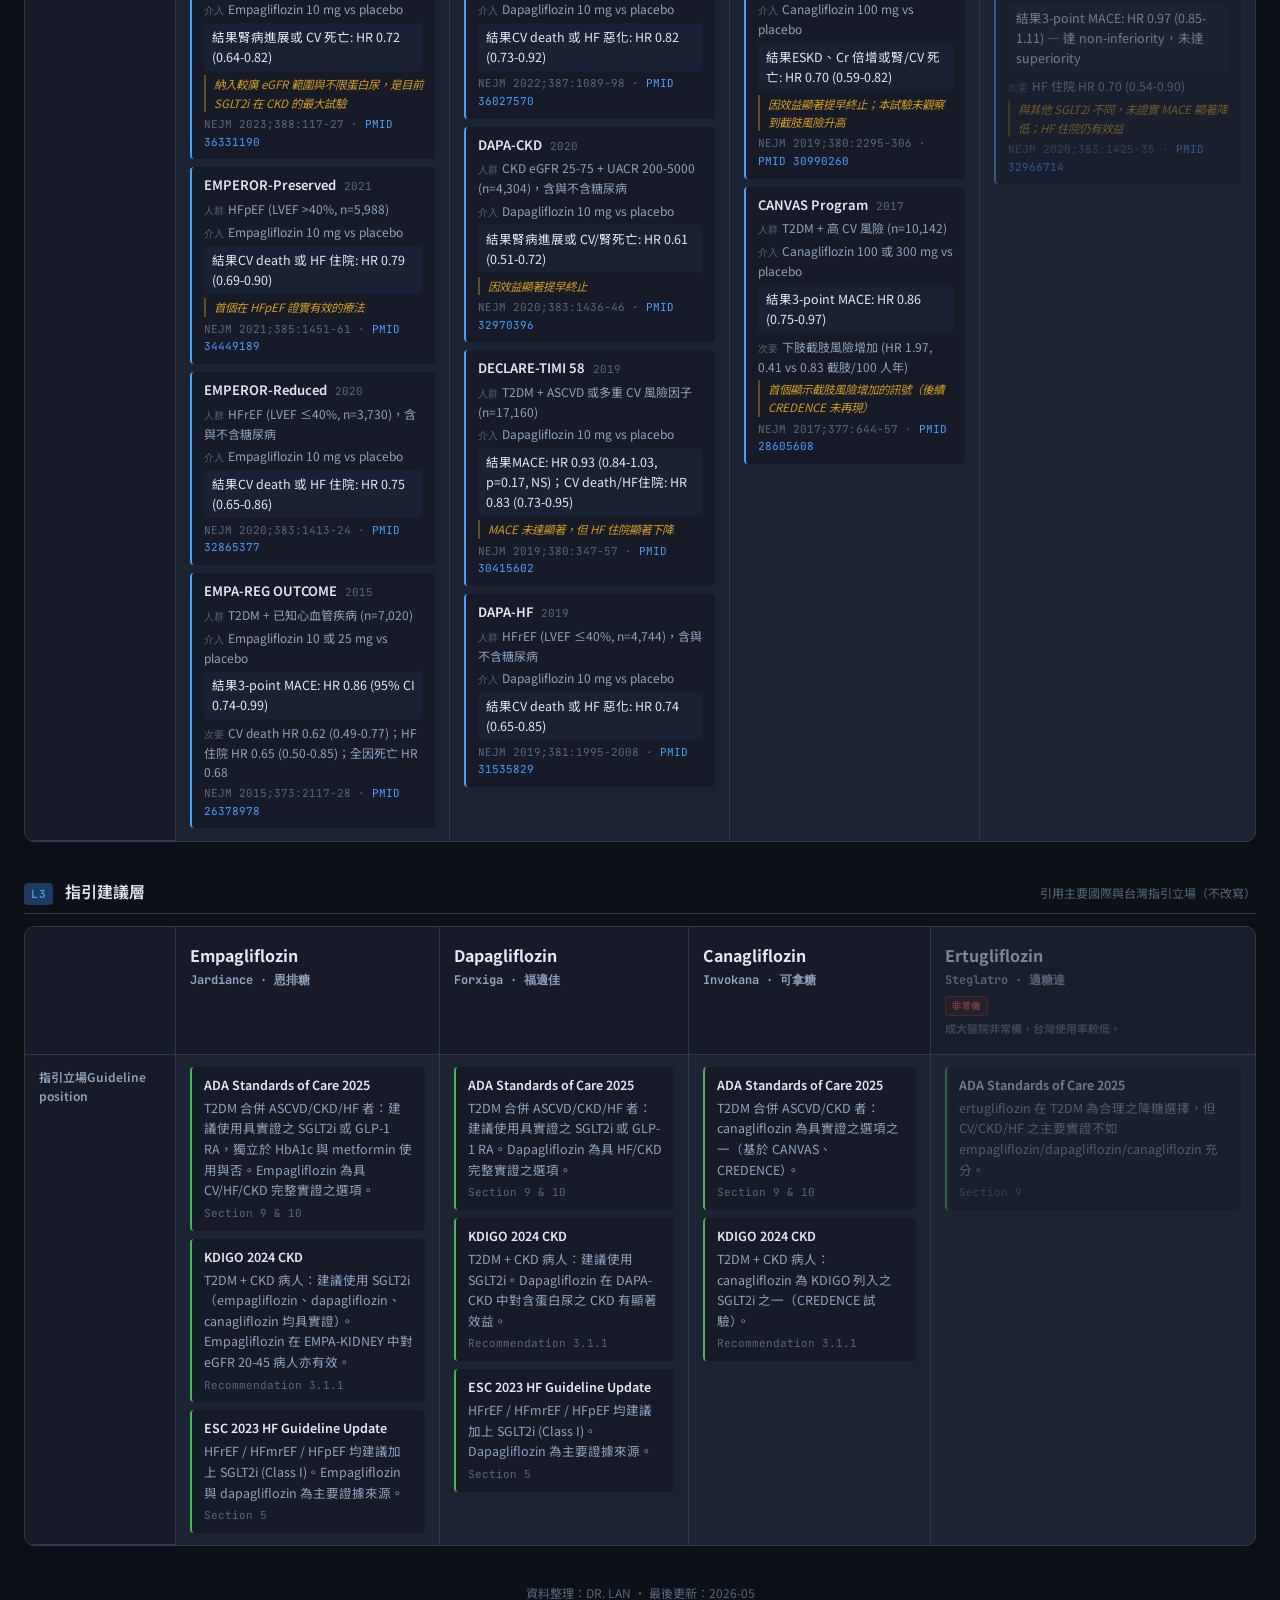
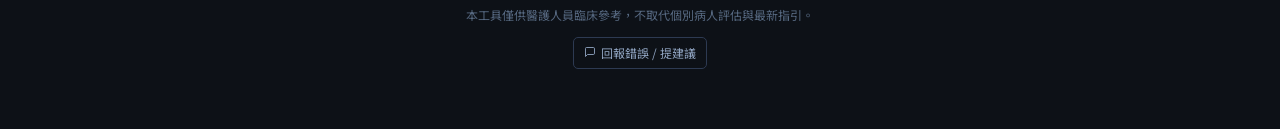
==== commit 67a68e86: "Add files via upload" ====
--- a/compare.html
+++ b/compare.html
@@ -3,22 +3,25 @@
 <head>
 <meta charset="UTF-8">
 <meta name="viewport" content="width=device-width, initial-scale=1.0">
-<title>藥物類別比較 · DR. YANG's Toolbox</title>
+<title>藥物類別比較 · DR. LAN's Toolbox</title>
 
 <!-- ── SEO ── -->
 <meta name="description" content="同類藥物比較工具：仿單適應症、里程碑試驗、指引建議分層呈現，每筆資料標註來源。先支援 SGLT2 抑制劑。">
 <meta name="keywords" content="SGLT2,empagliflozin,dapagliflozin,canagliflozin,藥物比較,EMPA-REG,DAPA-HF,EMPA-KIDNEY,DAPA-CKD,KDIGO,ADA">
-<meta name="author" content="DR. YANG">
+<meta name="author" content="DR. LAN">
 <meta name="robots" content="index, follow">
 <link rel="canonical" href="https://garrulous-cat.github.io/mindy/compare.html">
 
 <meta property="og:type" content="website">
-<meta property="og:title" content="藥物類別比較 · DR. YANG's Toolbox">
+<meta property="og:title" content="藥物類別比較 · DR. LAN's Toolbox">
 <meta property="og:description" content="同類藥物比較工具，每筆資料標註來源。">
 <meta property="og:url" content="https://garrulous-cat.github.io/mindy/compare.html">
 <meta property="og:locale" content="zh_TW">
 
-<link rel="icon" type="image/svg+xml" href="data:image/svg+xml,%3Csvg xmlns='http://www.w3.org/2000/svg' viewBox='0 0 24 24'%3E%3Crect width='24' height='24' rx='5' fill='%230d1117'/%3E%3Ctext x='12' y='17' text-anchor='middle' font-family='monospace' font-size='13' font-weight='700' fill='%234a9eff'%3EY%3C/text%3E%3C/svg%3E">
+<link rel="icon" type="image/png" sizes="32x32" href="assets/favicon-32.png">
+<link rel="icon" type="image/png" sizes="16x16" href="assets/favicon-16.png">
+<link rel="apple-touch-icon" sizes="180x180" href="assets/apple-touch-icon.png">
+<link rel="shortcut icon" href="assets/favicon.ico">
 
 <link rel="stylesheet" href="assets/shared.css">
 <script src="assets/icons.js"></script>
@@ -476,16 +479,24 @@
 <body>
 
 <nav class="tabs-bar" aria-label="主選單">
+  <a class="tab-link tab-home" href="index_landing.html"><span class="ti" data-icon="home"></span>DR. LAN</a>
   <a class="tab-link" href="index.html"><span class="ti" data-icon="search"></span>藥品給付查詢</a>
+  <a class="tab-link" href="lab.html"><span class="ti" data-icon="flask"></span>檢驗報告解讀</a>
   <a class="tab-link" href="lipid.html"><span class="ti" data-icon="chart"></span>高血脂風險評估</a>
   <a class="tab-link" href="vaccine.html"><span class="ti" data-icon="syringe"></span>疫苗查詢</a>
   <a class="tab-link active" href="compare.html"><span class="ti" data-icon="scale"></span>藥物類別比較</a>
+  <a class="tab-link" href="obesity.html"><span class="ti" data-icon="weight"></span>門診問診</a>
 </nav>
 
+<div class="page-intro">
+  <span class="icon">⚖️</span>
+  <div>
+    <h1>藥物類別比較</h1>
+    <p>同類藥之仿單適應症、里程碑試驗、指引建議分層呈現。每筆資料標註來源，便於核對。</p>
+  </div>
+</div>
+
 <div class="page-header">
-  <h1 class="page-title">藥物類別比較</h1>
-  <p class="page-sub">同類藥之仿單適應症、里程碑試驗、指引建議分層呈現。每筆資料標註來源，便於核對。</p>
-
   <div class="disclaimer">
     <span class="dc-icon" id="discIcon"></span>
     <div>
@@ -517,7 +528,7 @@
   <div id="compareContent"></div>
 
   <div style="margin-top:32px; font-size:12px; color:var(--text-light); text-align:center; line-height:1.8;">
-    資料整理：DR. YANG · 最後更新：<span id="lastUpdated">—</span><br>
+    資料整理：DR. LAN · 最後更新：<span id="lastUpdated">—</span><br>
     本工具僅供醫護人員臨床參考，不取代個別病人評估與最新指引。
     <div style="margin-top: 12px;">
       <a class="feedback-link" id="feedbackLink"
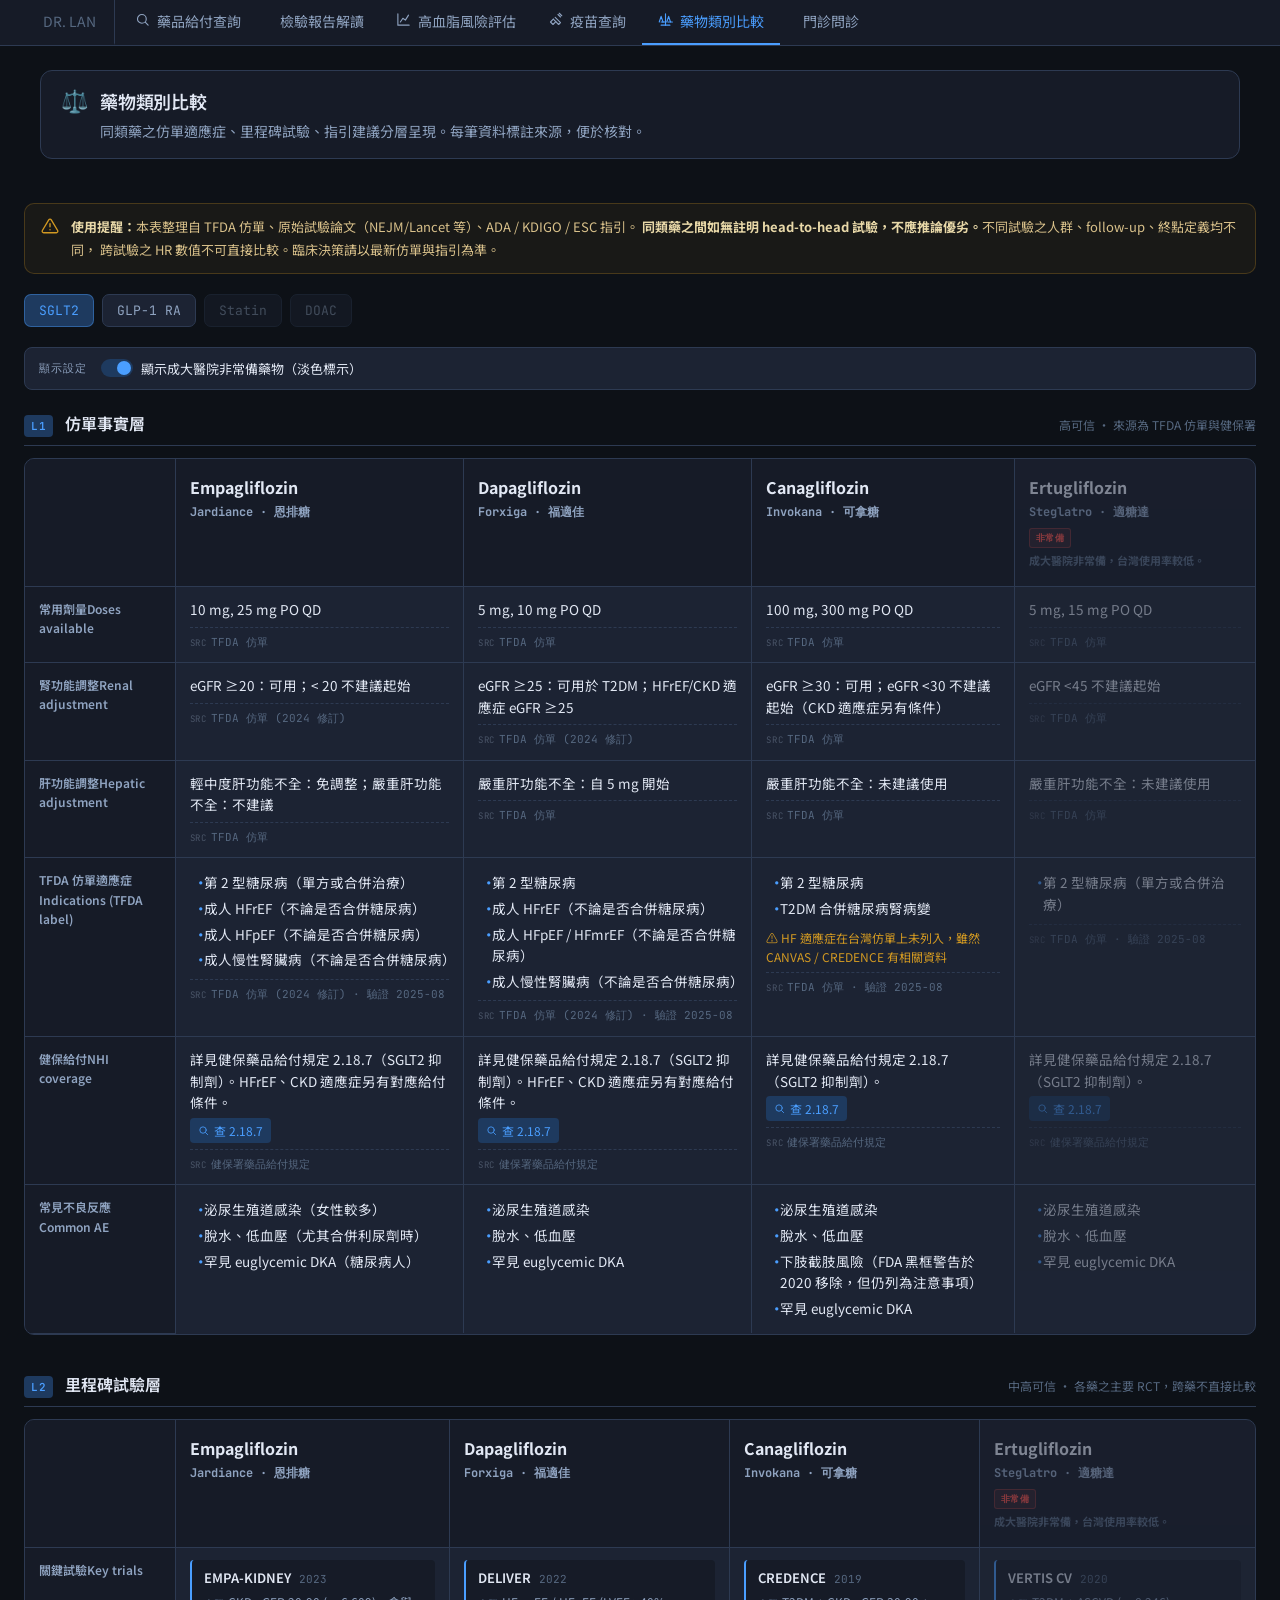
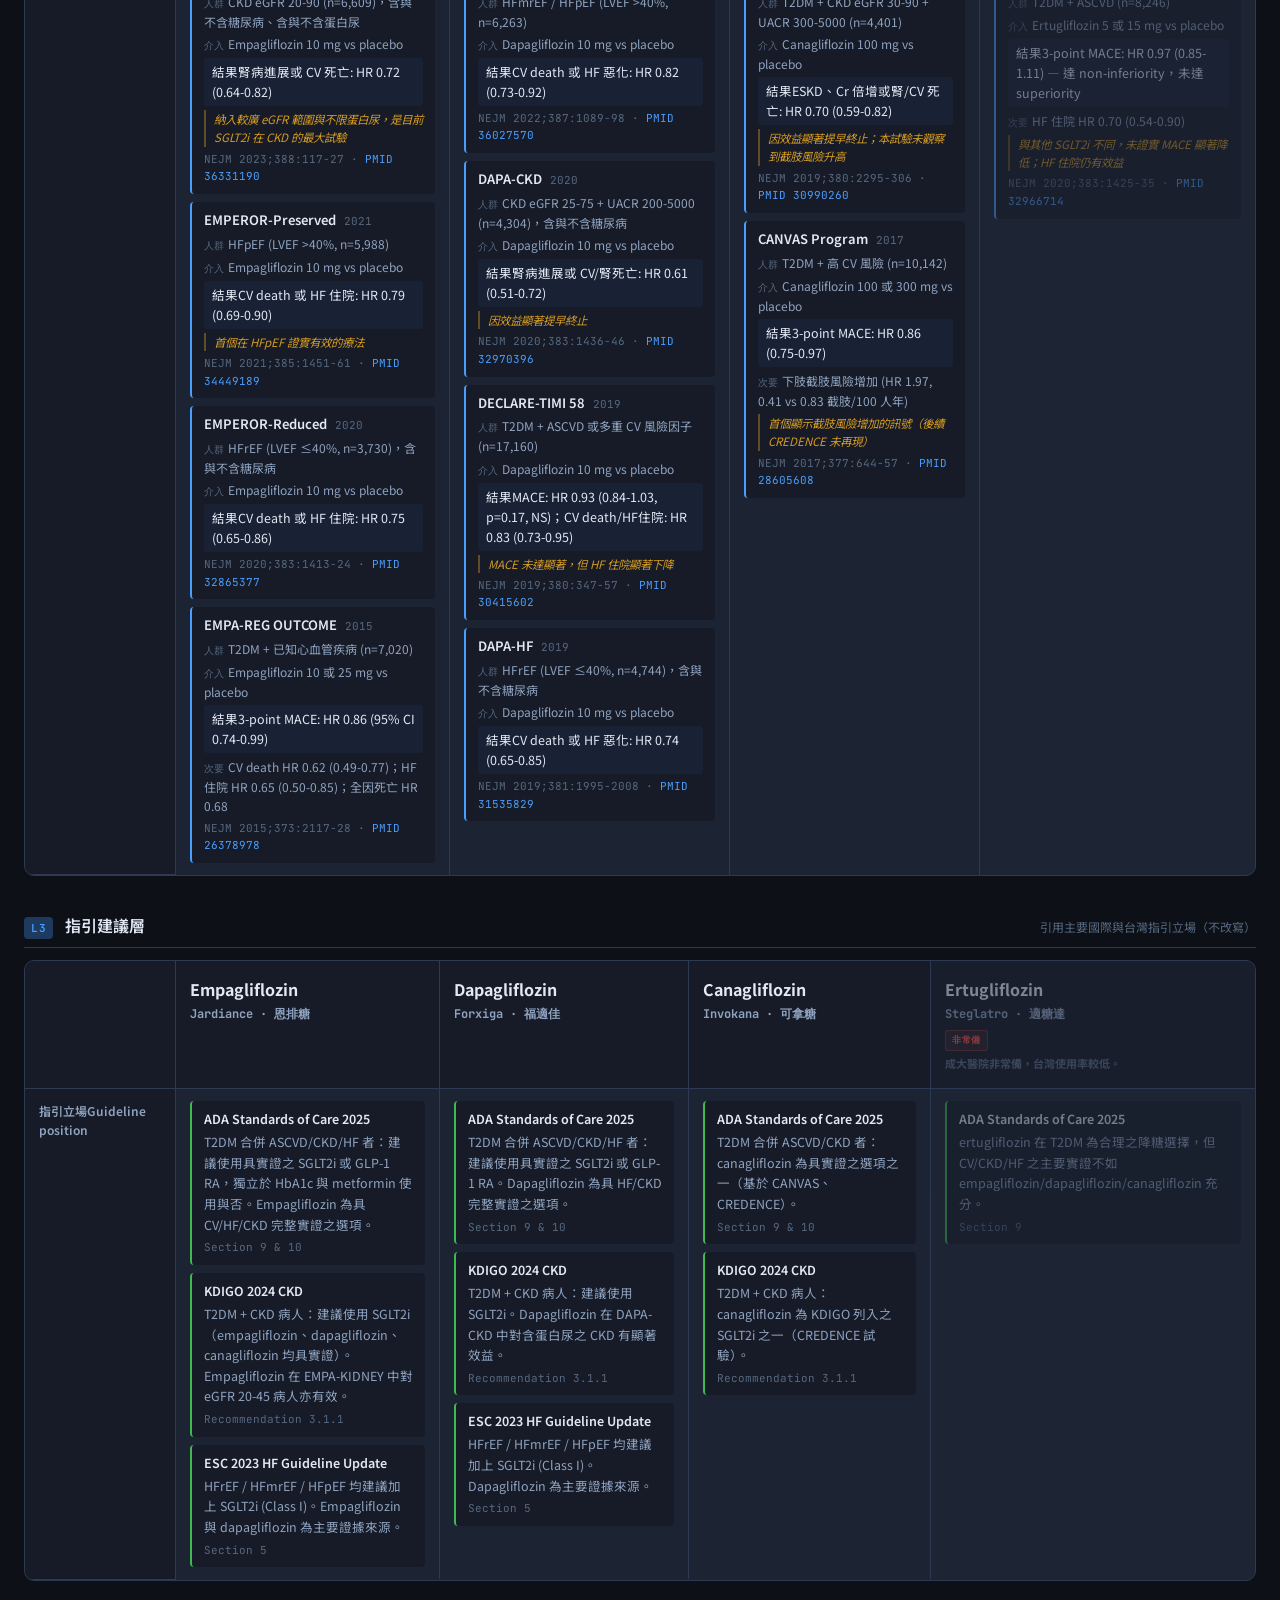
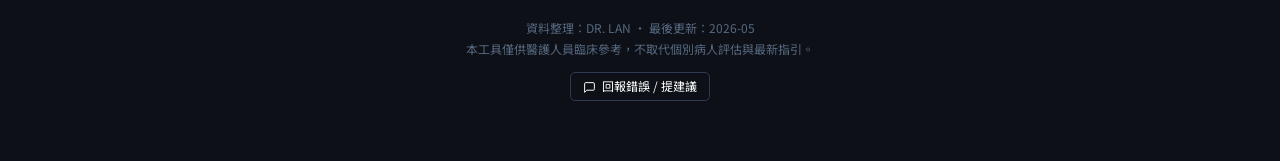
==== commit a20a9f7f: "Add files via upload" ====
--- a/compare.html
+++ b/compare.html
@@ -488,11 +488,13 @@
   <a class="tab-link" href="obesity.html"><span class="ti" data-icon="weight"></span>門診問診</a>
 </nav>
 
-<div class="page-intro">
-  <span class="icon">⚖️</span>
-  <div>
-    <h1>藥物類別比較</h1>
-    <p>同類藥之仿單適應症、里程碑試驗、指引建議分層呈現。每筆資料標註來源，便於核對。</p>
+<div class="page-header" style="padding-bottom:0">
+  <div class="page-intro">
+    <span class="icon">⚖️</span>
+    <div>
+      <h1>藥物類別比較</h1>
+      <p>同類藥之仿單適應症、里程碑試驗、指引建議分層呈現。每筆資料標註來源，便於核對。</p>
+    </div>
   </div>
 </div>
 
--- a/assets/shared.css
+++ b/assets/shared.css
@@ -46,6 +46,21 @@
   height: 15px;
   stroke-width: 1.8;
   flex-shrink: 0;
+}
+
+/* 回首頁 tab — 視覺上跟工具 tab 區隔 */
+.tab-link.tab-home {
+  color: #566880;
+  border-right: 1px solid #2d3a52;
+  padding-right: 18px;
+  margin-right: 4px;
+}
+.tab-link.tab-home:hover {
+  color: #4a9eff;
+}
+.tab-link.tab-home svg {
+  width: 14px;
+  height: 14px;
 }
 
 /* ── Footer（藥品搜尋頁用）── */
@@ -238,24 +253,107 @@
 .feedback-link {
   display: inline-flex;
   align-items: center;
-  gap: 5px;
-  color: #8fa3c0;
-  text-decoration: none;
-  font-size: 12px;
-  padding: 4px 10px;
+  gap: 6px;
+  color: #ffffff !important;
+  text-decoration: none !important;
+  font-size: 12px;
+  padding: 5px 12px;
   border: 1px solid #2d3a52;
   border-radius: 5px;
   transition: all 0.15s;
   background: transparent;
+  line-height: 1.4;
+  vertical-align: middle;
 }
 .feedback-link:hover {
-  color: #4a9eff;
-  border-color: rgba(74,158,255,0.4);
-  background: rgba(74,158,255,0.05);
+  color: #ffffff !important;
+  border-color: #4a5568;
+  background: rgba(255,255,255,0.05);
 }
 .feedback-link svg {
-  width: 12px;
-  height: 12px;
+  width: 13px !important;
+  height: 13px !important;
   stroke-width: 1.8;
   flex-shrink: 0;
-}
+  display: inline-block;
+  vertical-align: middle;
+}
+
+/* ─── 統一頁面標題樣式（所有 tool 頁通用） ─── */
+.page-intro {
+  /* 自帶寬度限制與置中，不管被怎麼包都會對齊；
+     20px 左右 margin 為手機端的呼吸空間 */
+  max-width: 1200px;
+  margin: 0 auto 20px;
+  background: #161b27;
+  border: 1px solid #2d3a52;
+  border-radius: 12px;
+  padding: 16px 20px;
+  display: flex;
+  align-items: flex-start;
+  gap: 12px;
+  box-sizing: border-box;
+}
+/* 在外層容器已限寬時，page-intro 不超出容器；左右 20px 屬於容器 padding 即可 */
+.container > .page-intro,
+main > .page-intro,
+.page-wrap > .page-intro,
+.app-container > .page-intro {
+  max-width: none;
+  margin-left: 0;
+  margin-right: 0;
+}
+.page-intro .icon {
+  font-size: 22px;
+  flex-shrink: 0;
+  margin-top: 1px;
+  line-height: 1;
+}
+.page-intro h2,
+.page-intro h1 {
+  font-size: 18px;
+  font-weight: 600;
+  margin: 0 0 4px 0;
+  color: #e2e8f4;
+  letter-spacing: -0.01em;
+}
+.page-intro p {
+  font-size: 14px;
+  color: #8fa3c0;
+  margin: 0;
+  line-height: 1.55;
+}
+.page-intro .meta {
+  display: flex;
+  gap: 12px;
+  margin-top: 8px;
+  font-size: 12.5px;
+  color: #6b7d96;
+  flex-wrap: wrap;
+}
+
+/* 手機端 page-intro 縮小 padding，避免溢出 */
+@media (max-width: 600px) {
+  .page-intro {
+    padding: 14px 16px;
+    gap: 10px;
+  }
+  .page-intro .icon { font-size: 20px; }
+  .page-intro h1, .page-intro h2 { font-size: 16px; }
+  .page-intro p { font-size: 13px; }
+}
+
+/* feedback-link 的 footer 容器：在小螢幕也不會跑掉 */
+.feedback-footer {
+  display: flex;
+  align-items: center;
+  justify-content: center;
+  gap: 6px;
+  flex-wrap: wrap;
+  margin-top: 32px;
+  padding: 16px;
+  font-size: 12px;
+  color: #6b7d96;
+  text-align: center;
+  line-height: 1.6;
+}
